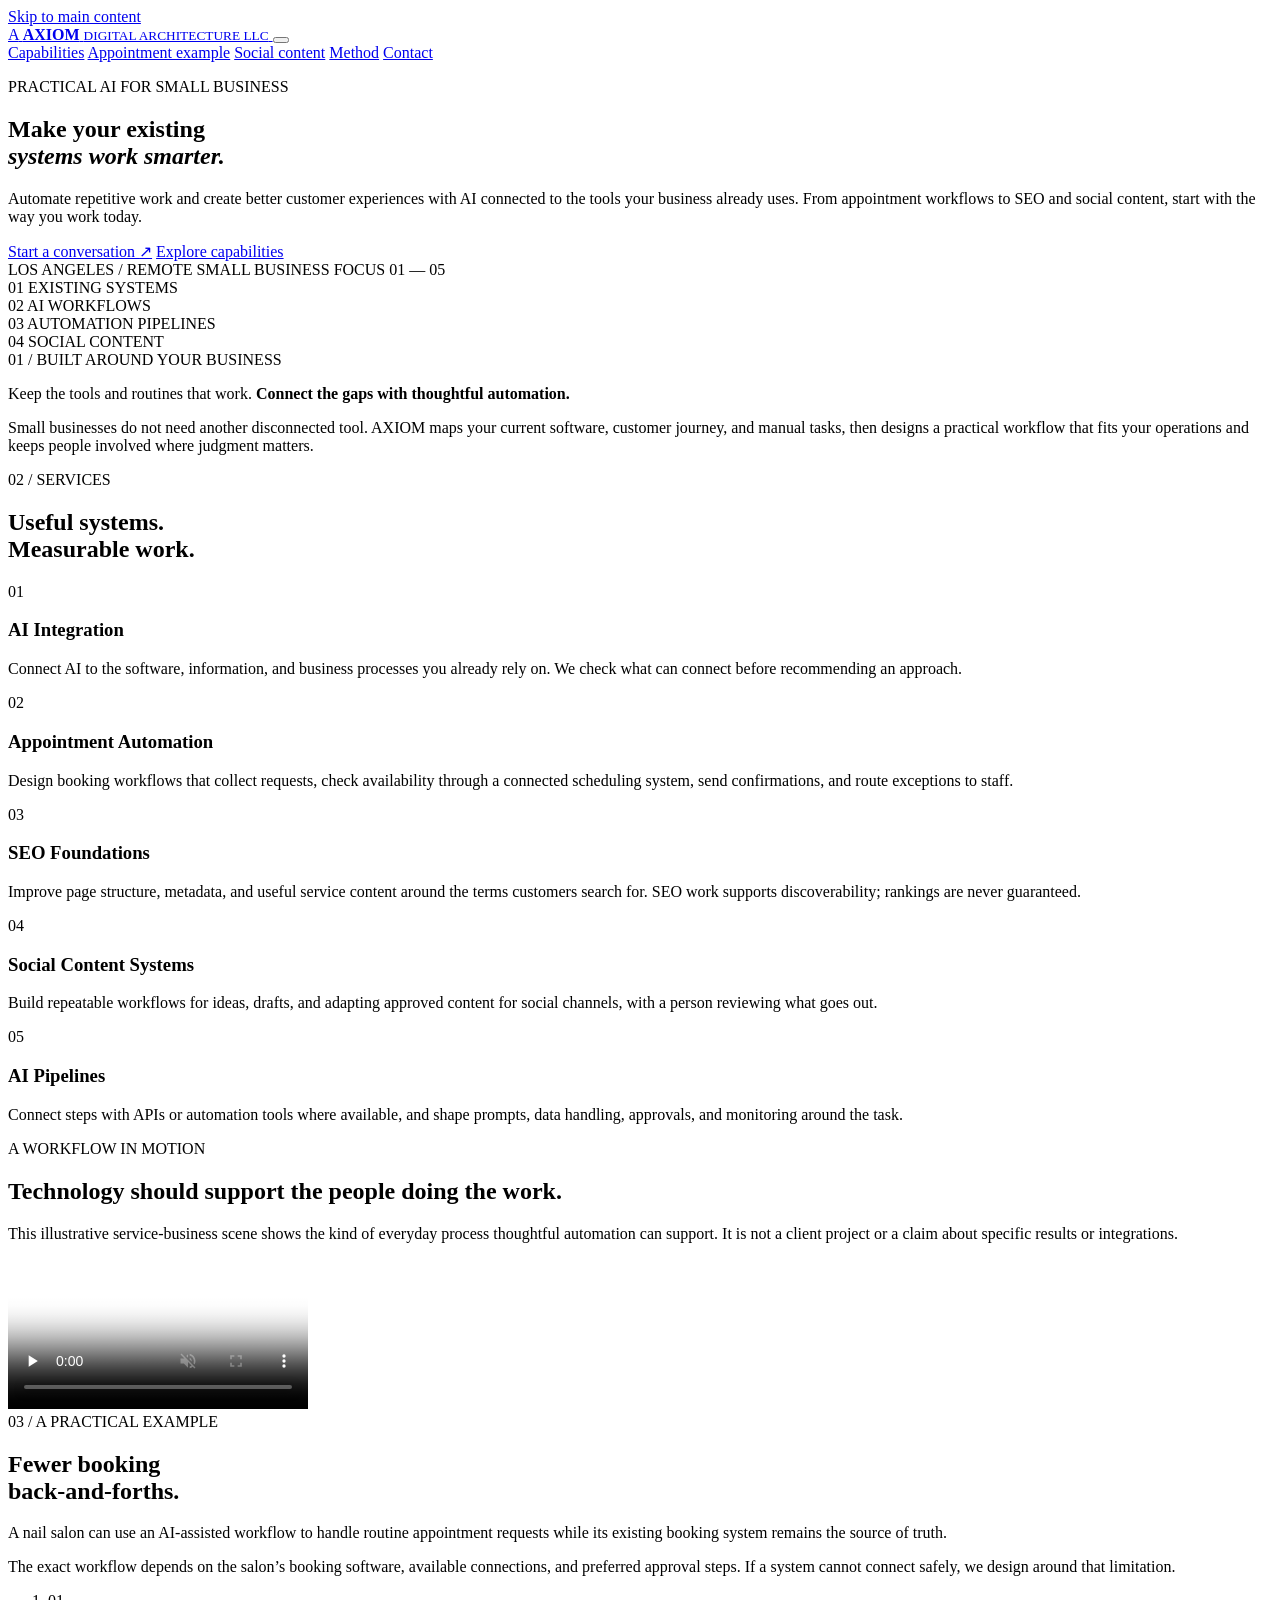
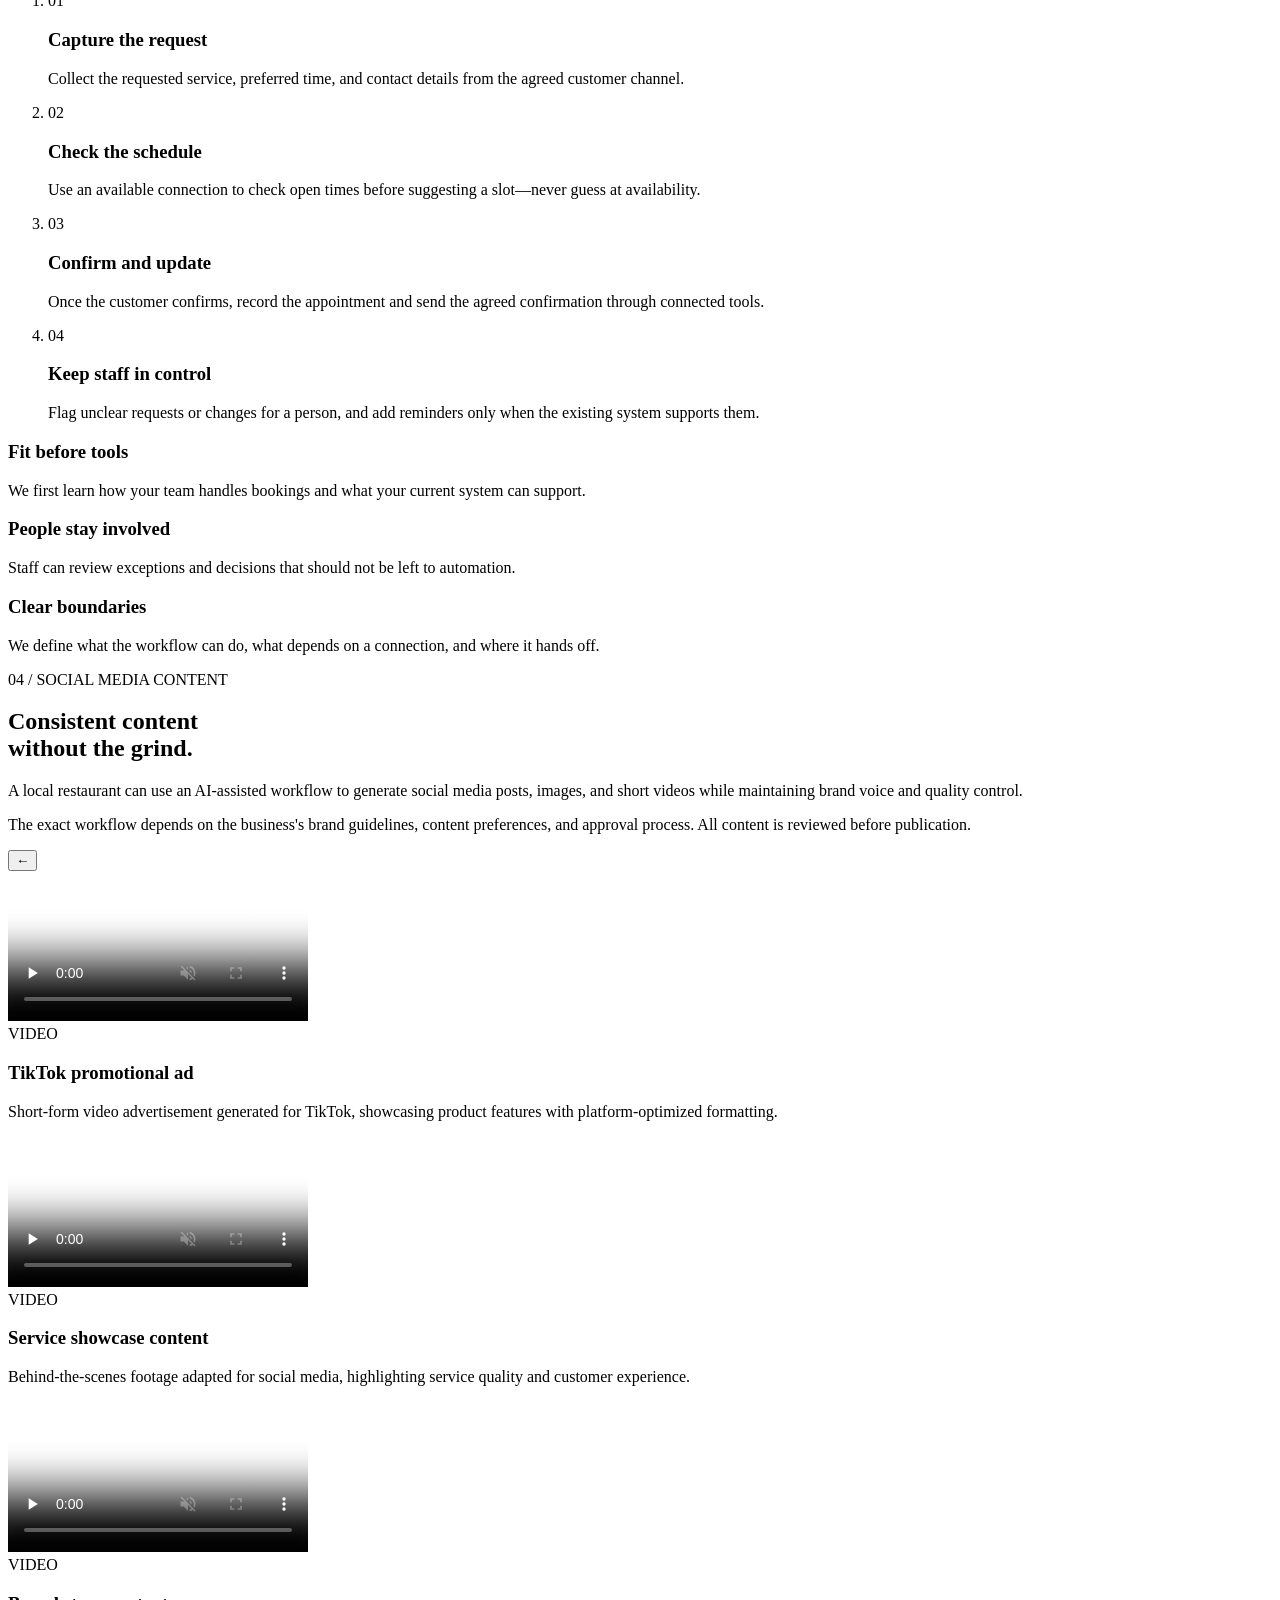
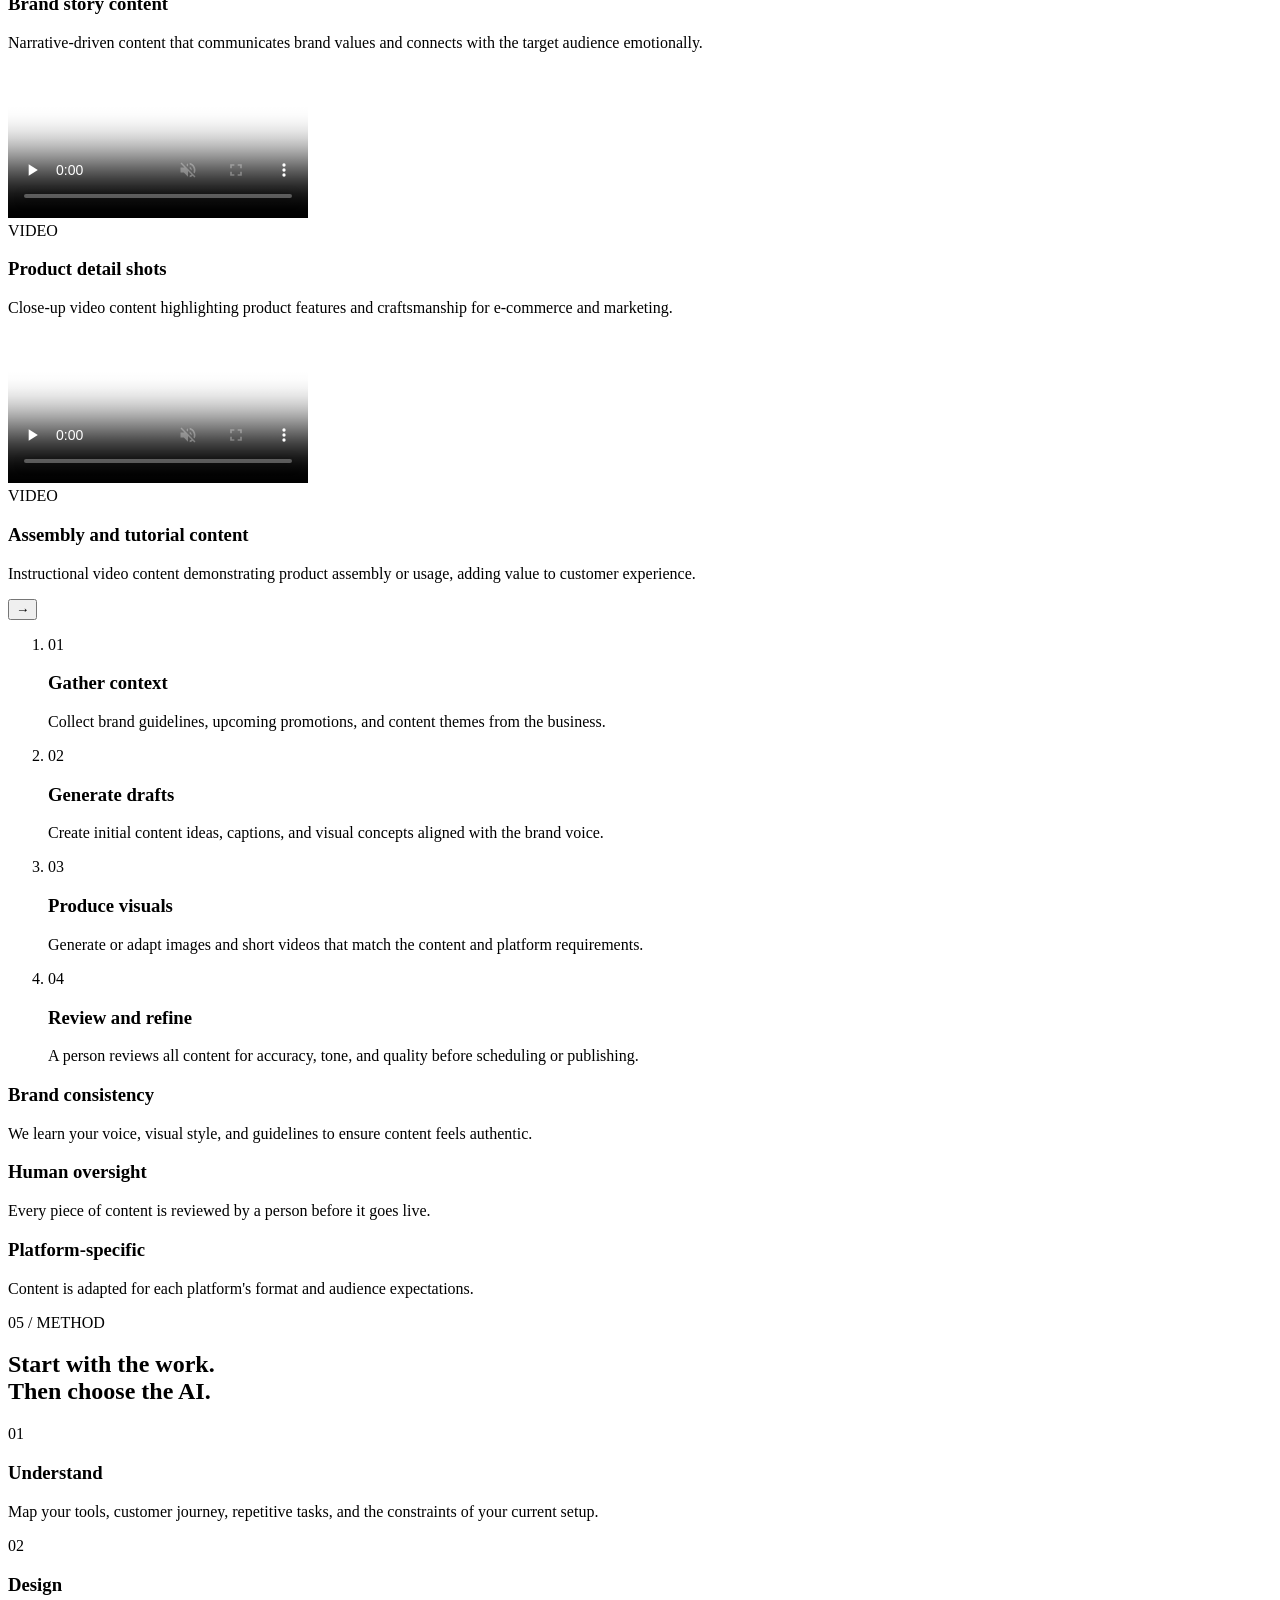
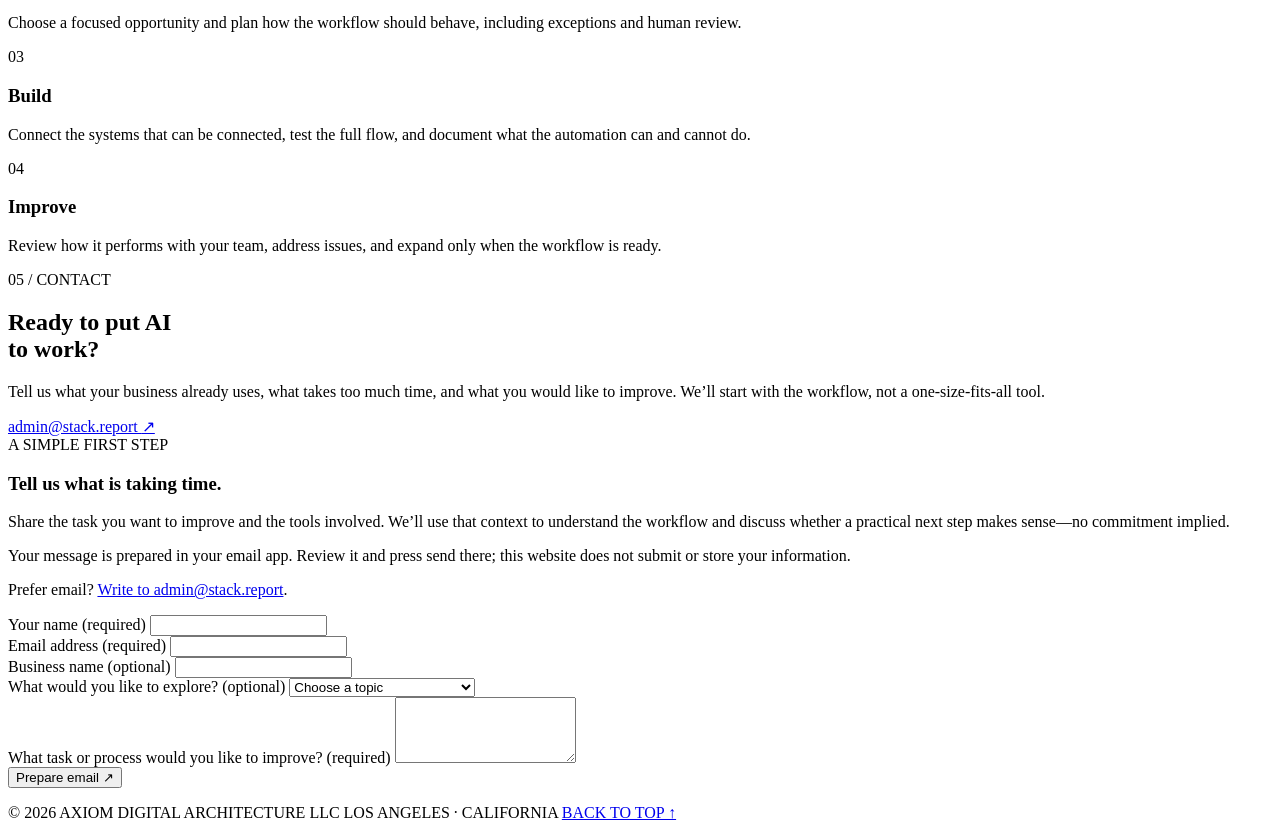
==== index.html @ 922cdeed "Create index.html" ====
<!doctype html>
<html lang="en">
<head>
  <meta charset="utf-8">
  <meta name="viewport" content="width=device-width, initial-scale=1">
  <meta name="description" content="AXIOM helps small businesses automate everyday work by connecting AI to existing tools, from appointment workflows to SEO and social content.">
  <meta name="theme-color" content="#02111c">
  <link rel="canonical" href="https://epc310tech.github.io/axiom_digital_architecture/">
  <meta property="og:type" content="website">
  <meta property="og:url" content="https://epc310tech.github.io/axiom_digital_architecture/">
  <meta property="og:site_name" content="AXIOM Digital Architecture">
  <meta property="og:locale" content="en_US">
  <meta property="og:title" content="AI Integration &amp; Automation for Small Businesses | AXIOM">
  <meta property="og:description" content="Connect AI to the tools your business already uses for appointment automation, SEO, social content, and custom workflows.">
  <meta property="og:image" content="https://epc310tech.github.io/axiom_digital_architecture/assets/axiom-hero-poster.jpg">
  <meta property="og:image:width" content="1280">
  <meta property="og:image:height" content="720">
  <meta property="og:image:alt" content="Illustrative small-business service counter scene">
  <meta name="twitter:card" content="summary_large_image">
  <meta name="twitter:title" content="AI Integration &amp; Automation for Small Businesses | AXIOM">
  <meta name="twitter:description" content="Practical AI integration, appointment automation, SEO, and social content systems built around the tools small businesses already use.">
  <meta name="twitter:image" content="https://epc310tech.github.io/axiom_digital_architecture/assets/axiom-hero-poster.jpg">
  <title>AI Integration &amp; Automation for Small Businesses | AXIOM</title>
  <link rel="icon" href="assets/axiom-mark.svg" type="image/svg+xml">
  <script type="application/ld+json">
    {
      "@context": "https://schema.org",
      "@type": "Organization",
      "name": "AXIOM Digital Architecture LLC",
      "email": "admin@stack.report",
      "description": "AI integration, workflow automation, SEO, and social content systems for small businesses."
    }
  </script>
  <link rel="preconnect" href="https://fonts.googleapis.com">
  <link rel="preconnect" href="https://fonts.gstatic.com" crossorigin>
  <link href="https://fonts.googleapis.com/css2?family=Inter:wght@400;500;600;700;800&family=Space+Grotesk:wght@500;600;700&display=swap" rel="stylesheet">
  <link rel="stylesheet" href="style.css">
</head>
<body>
  <a class="skip-link" href="#main-content">Skip to main content</a>
  <div class="site-shell">
    <header class="nav">
      <a class="brand" href="#top" aria-label="AXIOM home">
        <span class="brand-mark">A</span>
        <span>
          <strong>AXIOM</strong>
          <small>DIGITAL ARCHITECTURE LLC</small>
        </span>
      </a>

      <button class="menu-toggle" type="button" aria-label="Toggle navigation" aria-controls="main-navigation" aria-expanded="false">
        <span></span><span></span>
      </button>

      <nav id="main-navigation" class="nav-links" aria-label="Main navigation">
        <a href="#capabilities">Capabilities</a>
        <a href="#appointments">Appointment example</a>
        <a href="#social-content">Social content</a>
        <a href="#method">Method</a>
        <a href="#contact">Contact</a>
      </nav>
    </header>

    <main id="top">
      <section id="main-content" class="hero">
        <div class="hero-grid"></div>
        <div class="hero-content">
          <p class="eyebrow"><span></span> PRACTICAL AI FOR SMALL BUSINESS</p>
          <h1>Make your existing<br><em>systems work smarter.</em></h1>
          <p class="hero-copy">
            Automate repetitive work and create better customer experiences with AI
            connected to the tools your business already uses. From appointment
            workflows to SEO and social content, start with the way you work today.
          </p>
          <div class="hero-actions">
            <a class="button button-primary" href="#contact">Start a conversation <span>↗</span></a>
            <a class="button button-ghost" href="#capabilities">Explore capabilities</a>
          </div>
        </div>
        <div class="hero-meta">
          <span>LOS ANGELES / REMOTE</span>
          <span>SMALL BUSINESS FOCUS</span>
          <span>01 — 05</span>
        </div>
      </section>

      <section class="service-strip">
        <div><span>01</span> EXISTING SYSTEMS</div>
        <div><span>02</span> AI WORKFLOWS</div>
        <div><span>03</span> AUTOMATION PIPELINES</div>
        <div><span>04</span> SOCIAL CONTENT</div>
      </section>

      <section class="statement">
        <div class="section-label">01 / BUILT AROUND YOUR BUSINESS</div>
        <div class="statement-copy">
          <p class="large-copy">
            Keep the tools and routines that work.
            <strong>Connect the gaps with thoughtful automation.</strong>
          </p>
          <p class="muted">
            Small businesses do not need another disconnected tool. AXIOM maps your
            current software, customer journey, and manual tasks, then designs a
            practical workflow that fits your operations and keeps people involved
            where judgment matters.
          </p>
        </div>
      </section>

      <section id="capabilities" class="capabilities section">
        <div class="section-heading">
          <div class="section-label">02 / SERVICES</div>
          <h2>Useful systems.<br><span>Measurable work.</span></h2>
        </div>

        <div class="capability-grid">
          <article class="capability-card">
            <span class="number">01</span>
            <h3>AI Integration</h3>
            <p>Connect AI to the software, information, and business processes you already rely on. We check what can connect before recommending an approach.</p>
            <span class="card-line"></span>
          </article>
          <article class="capability-card">
            <span class="number">02</span>
            <h3>Appointment Automation</h3>
            <p>Design booking workflows that collect requests, check availability through a connected scheduling system, send confirmations, and route exceptions to staff.</p>
            <span class="card-line"></span>
          </article>
          <article class="capability-card">
            <span class="number">03</span>
            <h3>SEO Foundations</h3>
            <p>Improve page structure, metadata, and useful service content around the terms customers search for. SEO work supports discoverability; rankings are never guaranteed.</p>
            <span class="card-line"></span>
          </article>
          <article class="capability-card">
            <span class="number">04</span>
            <h3>Social Content Systems</h3>
            <p>Build repeatable workflows for ideas, drafts, and adapting approved content for social channels, with a person reviewing what goes out.</p>
            <span class="card-line"></span>
          </article>
          <article class="capability-card">
            <span class="number">05</span>
            <h3>AI Pipelines</h3>
            <p>Connect steps with APIs or automation tools where available, and shape prompts, data handling, approvals, and monitoring around the task.</p>
            <span class="card-line"></span>
          </article>
        </div>
      </section>

      <section class="workflow-video-section section" aria-labelledby="workflow-video-heading">
        <div class="workflow-video-layout">
          <div class="workflow-video-copy">
            <div class="section-label">A WORKFLOW IN MOTION</div>
            <h2 id="workflow-video-heading">Technology should support the people doing the work.</h2>
            <p>This illustrative service-business scene shows the kind of everyday process thoughtful automation can support. It is not a client project or a claim about specific results or integrations.</p>
          </div>
          <div class="workflow-video-frame">
            <video controls muted playsinline preload="none" poster="assets/axiom-hero-poster.jpg" aria-label="Illustrative service-business workflow scene">
              <source src="assets/axiom-hero.mp4" type="video/mp4">
              Your browser does not support this video. The workflow example is illustrative, not a client result.
            </video>
          </div>
        </div>
      </section>

      <section id="appointments" class="appointments section">
        <div class="section-label">03 / A PRACTICAL EXAMPLE</div>
        <div class="appointment-layout">
          <div class="appointment-intro">
            <h2>Fewer booking<br><span>back-and-forths.</span></h2>
            <p>A nail salon can use an AI-assisted workflow to handle routine appointment requests while its existing booking system remains the source of truth.</p>
            <p class="appointment-note">The exact workflow depends on the salon’s booking software, available connections, and preferred approval steps. If a system cannot connect safely, we design around that limitation.</p>
          </div>
          <ol class="appointment-steps">
            <li><span>01</span><div><h3>Capture the request</h3><p>Collect the requested service, preferred time, and contact details from the agreed customer channel.</p></div></li>
            <li><span>02</span><div><h3>Check the schedule</h3><p>Use an available connection to check open times before suggesting a slot—never guess at availability.</p></div></li>
            <li><span>03</span><div><h3>Confirm and update</h3><p>Once the customer confirms, record the appointment and send the agreed confirmation through connected tools.</p></div></li>
            <li><span>04</span><div><h3>Keep staff in control</h3><p>Flag unclear requests or changes for a person, and add reminders only when the existing system supports them.</p></div></li>
          </ol>
        </div>
        <div class="trust-notes" aria-label="How AXIOM approaches implementation">
          <article><h3>Fit before tools</h3><p>We first learn how your team handles bookings and what your current system can support.</p></article>
          <article><h3>People stay involved</h3><p>Staff can review exceptions and decisions that should not be left to automation.</p></article>
          <article><h3>Clear boundaries</h3><p>We define what the workflow can do, what depends on a connection, and where it hands off.</p></article>
        </div>
      </section>

      <section id="social-content" class="social-content section">
        <div class="section-label">04 / SOCIAL MEDIA CONTENT</div>
        <div class="social-content-layout">
          <div class="social-content-intro">
            <h2>Consistent content<br><span>without the grind.</span></h2>
            <p>A local restaurant can use an AI-assisted workflow to generate social media posts, images, and short videos while maintaining brand voice and quality control.</p>
            <p class="social-content-note">The exact workflow depends on the business's brand guidelines, content preferences, and approval process. All content is reviewed before publication.</p>
          </div>
          <div class="social-content-carousel">
            <button class="carousel-nav carousel-prev" type="button" aria-label="Previous slide">←</button>
            <div class="carousel-track">
              <div class="social-content-item carousel-slide" data-index="0">
                <div class="social-content-media">
                  <video controls muted playsinline preload="none" poster="assets/tiktok-ad-poster.jpg" aria-label="TikTok ad example">
                    <source src="assets/tiktok-ad.mp4" type="video/mp4">
                    Your browser does not support this video.
                  </video>
                </div>
                <div class="social-content-caption">
                  <span class="content-type">VIDEO</span>
                  <h3>TikTok promotional ad</h3>
                  <p>Short-form video advertisement generated for TikTok, showcasing product features with platform-optimized formatting.</p>
                </div>
              </div>
              <div class="social-content-item carousel-slide" data-index="1">
                <div class="social-content-media">
                  <video controls muted playsinline preload="none" poster="assets/bellacures-1-poster.jpg" aria-label="Bella Cures content example">
                    <source src="assets/bellacures-1.mp4" type="video/mp4">
                    Your browser does not support this video.
                  </video>
                </div>
                <div class="social-content-caption">
                  <span class="content-type">VIDEO</span>
                  <h3>Service showcase content</h3>
                  <p>Behind-the-scenes footage adapted for social media, highlighting service quality and customer experience.</p>
                </div>
              </div>
              <div class="social-content-item carousel-slide" data-index="2">
                <div class="social-content-media">
                  <video controls muted playsinline preload="none" poster="assets/bellacures-2-poster.jpg" aria-label="Bella Cures promotional content">
                    <source src="assets/bellacures-2.mp4" type="video/mp4">
                    Your browser does not support this video.
                  </video>
                </div>
                <div class="social-content-caption">
                  <span class="content-type">VIDEO</span>
                  <h3>Brand story content</h3>
                  <p>Narrative-driven content that communicates brand values and connects with the target audience emotionally.</p>
                </div>
              </div>
              <div class="social-content-item carousel-slide" data-index="3">
                <div class="social-content-media">
                  <video controls muted playsinline preload="none" poster="assets/sky-dome-detail-poster.jpg" aria-label="Sky dome product detail">
                    <source src="assets/sky-dome-detail.mp4" type="video/mp4">
                    Your browser does not support this video.
                  </video>
                </div>
                <div class="social-content-caption">
                  <span class="content-type">VIDEO</span>
                  <h3>Product detail shots</h3>
                  <p>Close-up video content highlighting product features and craftsmanship for e-commerce and marketing.</p>
                </div>
              </div>
              <div class="social-content-item carousel-slide" data-index="4">
                <div class="social-content-media">
                  <video controls muted playsinline preload="none" poster="assets/sky-pro-assembly-poster.jpg" aria-label="Sky Pro assembly demonstration">
                    <source src="assets/sky-pro-assembly.mp4" type="video/mp4">
                    Your browser does not support this video.
                  </video>
                </div>
                <div class="social-content-caption">
                  <span class="content-type">VIDEO</span>
                  <h3>Assembly and tutorial content</h3>
                  <p>Instructional video content demonstrating product assembly or usage, adding value to customer experience.</p>
                </div>
              </div>
            </div>
            <button class="carousel-nav carousel-next" type="button" aria-label="Next slide">→</button>
            <div class="carousel-dots" aria-label="Carousel navigation"></div>
          </div>
        </div>
        <ol class="social-content-steps">
          <li><span>01</span><div><h3>Gather context</h3><p>Collect brand guidelines, upcoming promotions, and content themes from the business.</p></div></li>
          <li><span>02</span><div><h3>Generate drafts</h3><p>Create initial content ideas, captions, and visual concepts aligned with the brand voice.</p></div></li>
          <li><span>03</span><div><h3>Produce visuals</h3><p>Generate or adapt images and short videos that match the content and platform requirements.</p></div></li>
          <li><span>04</span><div><h3>Review and refine</h3><p>A person reviews all content for accuracy, tone, and quality before scheduling or publishing.</p></div></li>
        </ol>
        <div class="trust-notes" aria-label="How AXIOM approaches social content">
          <article><h3>Brand consistency</h3><p>We learn your voice, visual style, and guidelines to ensure content feels authentic.</p></article>
          <article><h3>Human oversight</h3><p>Every piece of content is reviewed by a person before it goes live.</p></article>
          <article><h3>Platform-specific</h3><p>Content is adapted for each platform's format and audience expectations.</p></article>
        </div>
      </section>

      <section id="method" class="method section">
        <div class="section-label">05 / METHOD</div>
        <div class="method-layout">
          <h2>Start with the work.<br><span>Then choose the AI.</span></h2>
          <div class="method-list">
            <div class="method-item">
              <span>01</span>
              <div><h3>Understand</h3><p>Map your tools, customer journey, repetitive tasks, and the constraints of your current setup.</p></div>
            </div>
            <div class="method-item">
              <span>02</span>
              <div><h3>Design</h3><p>Choose a focused opportunity and plan how the workflow should behave, including exceptions and human review.</p></div>
            </div>
            <div class="method-item">
              <span>03</span>
              <div><h3>Build</h3><p>Connect the systems that can be connected, test the full flow, and document what the automation can and cannot do.</p></div>
            </div>
            <div class="method-item">
              <span>04</span>
              <div><h3>Improve</h3><p>Review how it performs with your team, address issues, and expand only when the workflow is ready.</p></div>
            </div>
          </div>
        </div>
      </section>

      <section id="contact" class="contact section">
        <div class="contact-panel">
          <div>
            <div class="section-label">05 / CONTACT</div>
            <h2>Ready to put AI<br>to work?</h2>
          </div>
          <div class="contact-right">
            <p>Tell us what your business already uses, what takes too much time, and what you would like to improve. We’ll start with the workflow, not a one-size-fits-all tool.</p>
            <a class="contact-link" href="mailto:admin@stack.report?subject=Small%20business%20AI%20workflow">
              admin@stack.report <span>↗</span>
            </a>
          </div>
        </div>
        <div class="inquiry-layout">
          <div class="inquiry-intro">
            <div class="section-label">A SIMPLE FIRST STEP</div>
            <h3>Tell us what is taking time.</h3>
            <p>Share the task you want to improve and the tools involved. We’ll use that context to understand the workflow and discuss whether a practical next step makes sense—no commitment implied.</p>
            <p class="inquiry-next">Your message is prepared in your email app. Review it and press send there; this website does not submit or store your information.</p>
            <p class="inquiry-fallback">Prefer email? <a href="mailto:admin@stack.report?subject=Small%20business%20AI%20workflow">Write to admin@stack.report</a>.</p>
          </div>
          <form id="inquiry-form" class="inquiry-form">
            <div class="form-field">
              <label for="inquiry-name">Your name <span>(required)</span></label>
              <input id="inquiry-name" name="name" autocomplete="name" maxlength="100" required>
            </div>
            <div class="form-field">
              <label for="inquiry-email">Email address <span>(required)</span></label>
              <input id="inquiry-email" name="email" type="email" autocomplete="email" maxlength="254" required>
            </div>
            <div class="form-field">
              <label for="inquiry-business">Business name <span>(optional)</span></label>
              <input id="inquiry-business" name="business" autocomplete="organization" maxlength="120">
            </div>
            <div class="form-field">
              <label for="inquiry-topic">What would you like to explore? <span>(optional)</span></label>
              <select id="inquiry-topic" name="topic">
                <option value="">Choose a topic</option>
                <option>Appointment workflow</option>
                <option>AI integration or automation</option>
                <option>SEO foundations</option>
                <option>Social content workflow</option>
                <option>Other workflow</option>
              </select>
            </div>
            <div class="form-field form-field-wide">
              <label for="inquiry-message">What task or process would you like to improve? <span>(required)</span></label>
              <textarea id="inquiry-message" name="message" rows="4" maxlength="1200" required></textarea>
            </div>
            <button class="button button-primary inquiry-submit" type="submit">Prepare email <span>↗</span></button>
            <p id="inquiry-status" class="inquiry-status" aria-live="polite"></p>
            <noscript><p class="inquiry-status">The form needs JavaScript to prepare an email. Use the direct email link in the left column instead.</p></noscript>
          </form>
        </div>
      </section>
    </main>

    <footer>
      <span>© 2026 AXIOM DIGITAL ARCHITECTURE LLC</span>
      <span>LOS ANGELES · CALIFORNIA</span>
      <a href="#top">BACK TO TOP ↑</a>
    </footer>
  </div>

  <script src="script.js" defer></script>
</body>
</html>
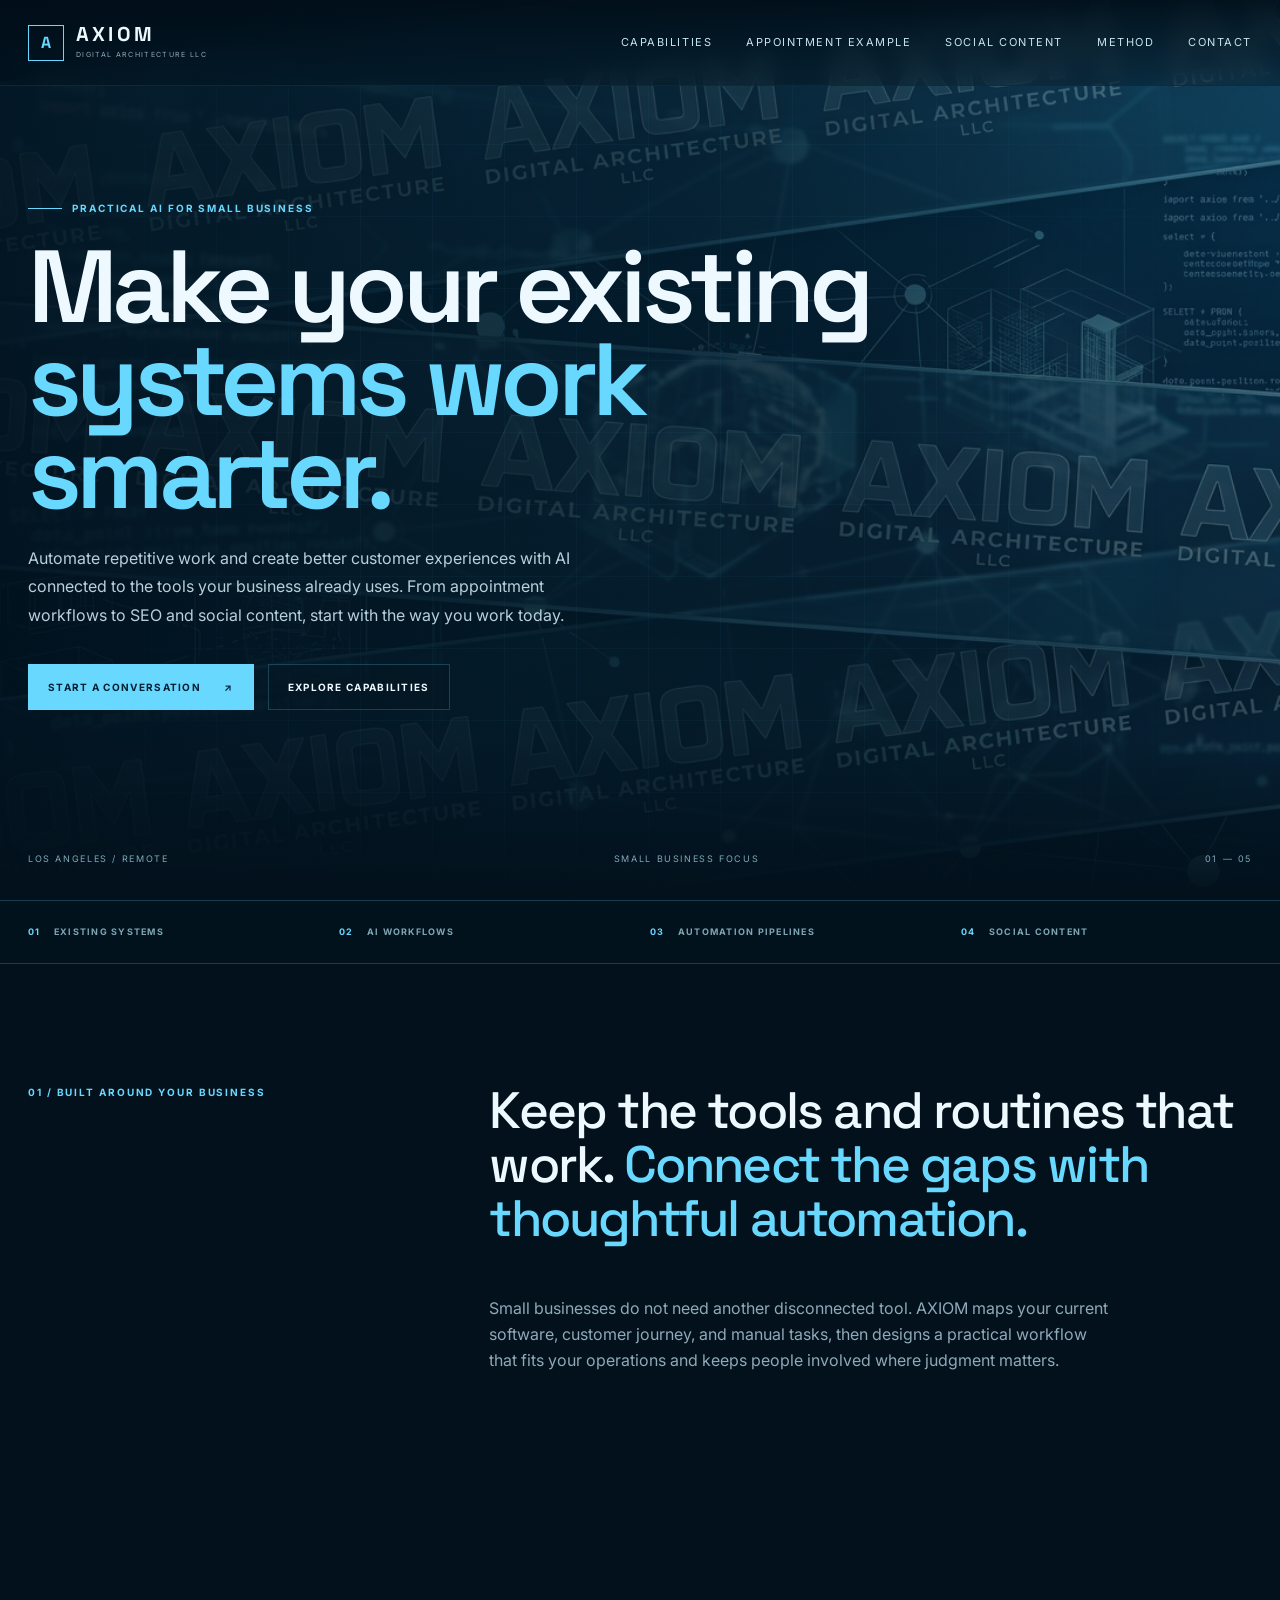
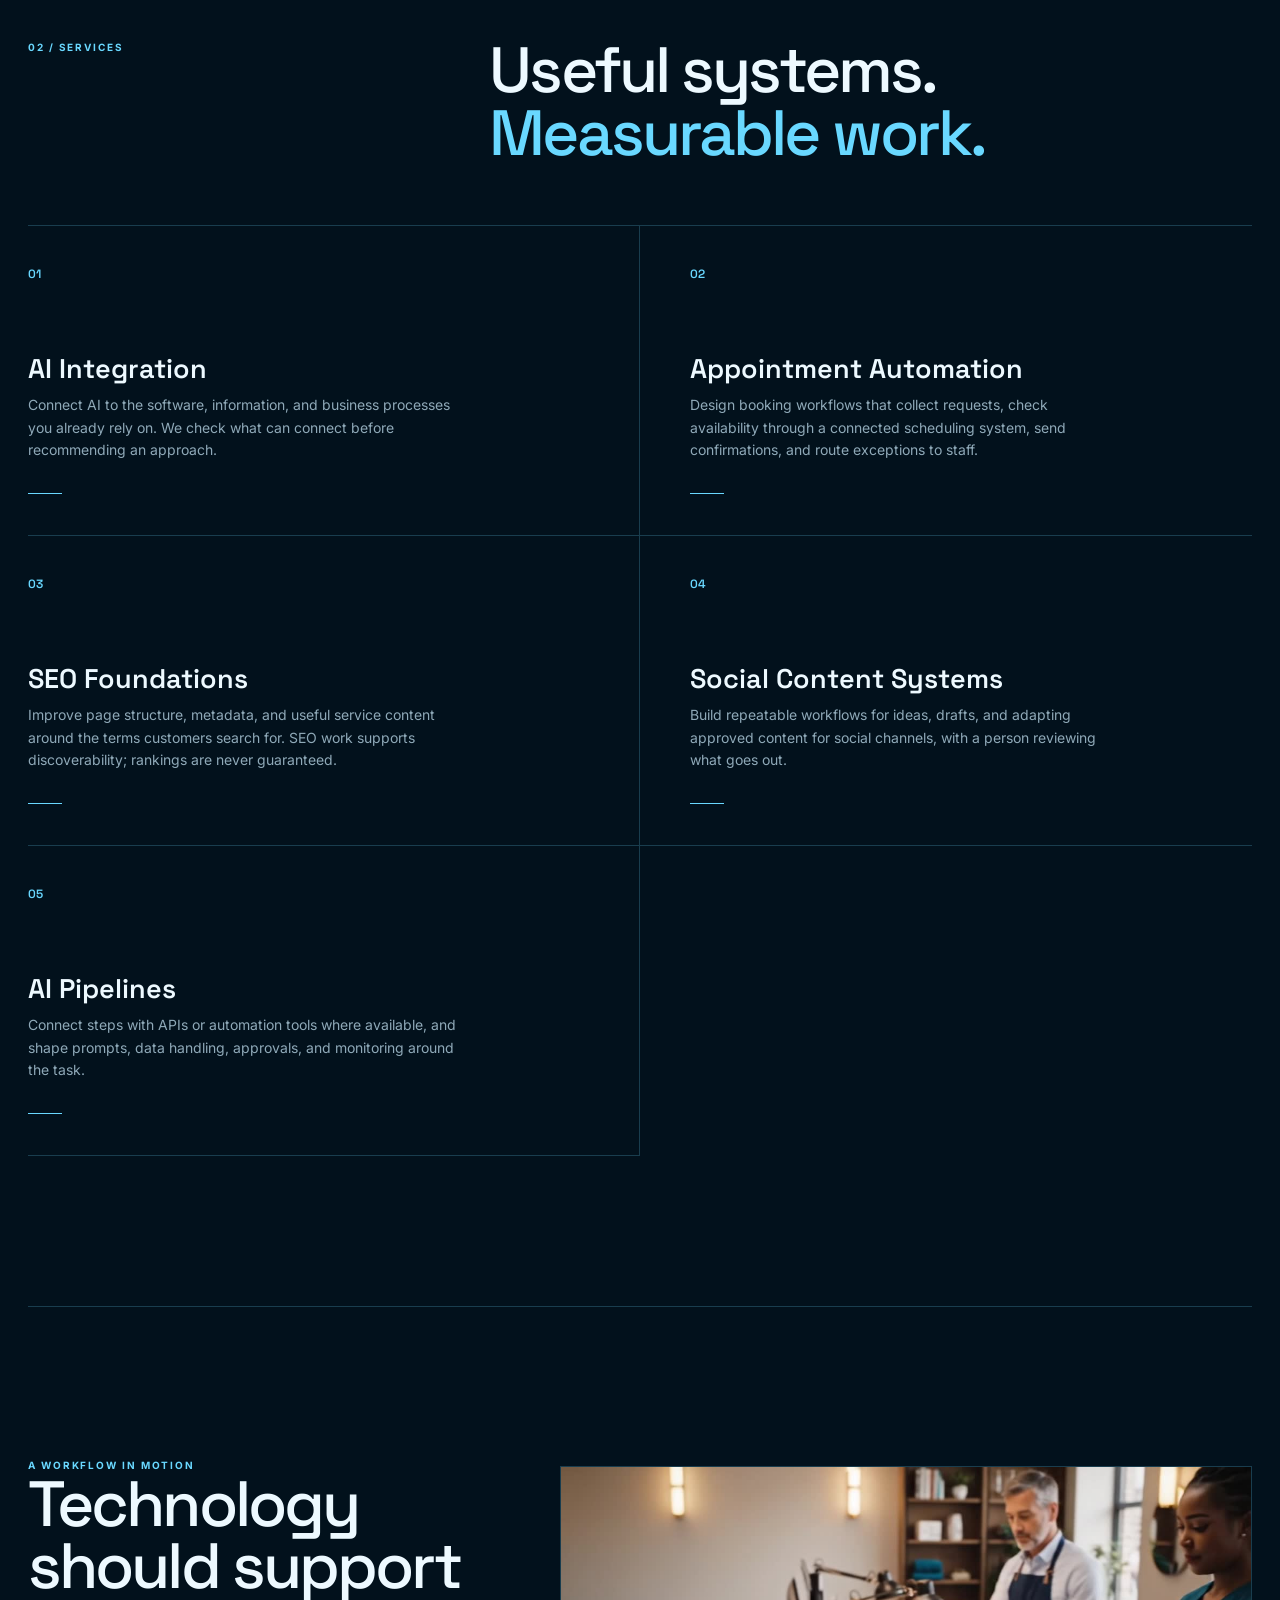
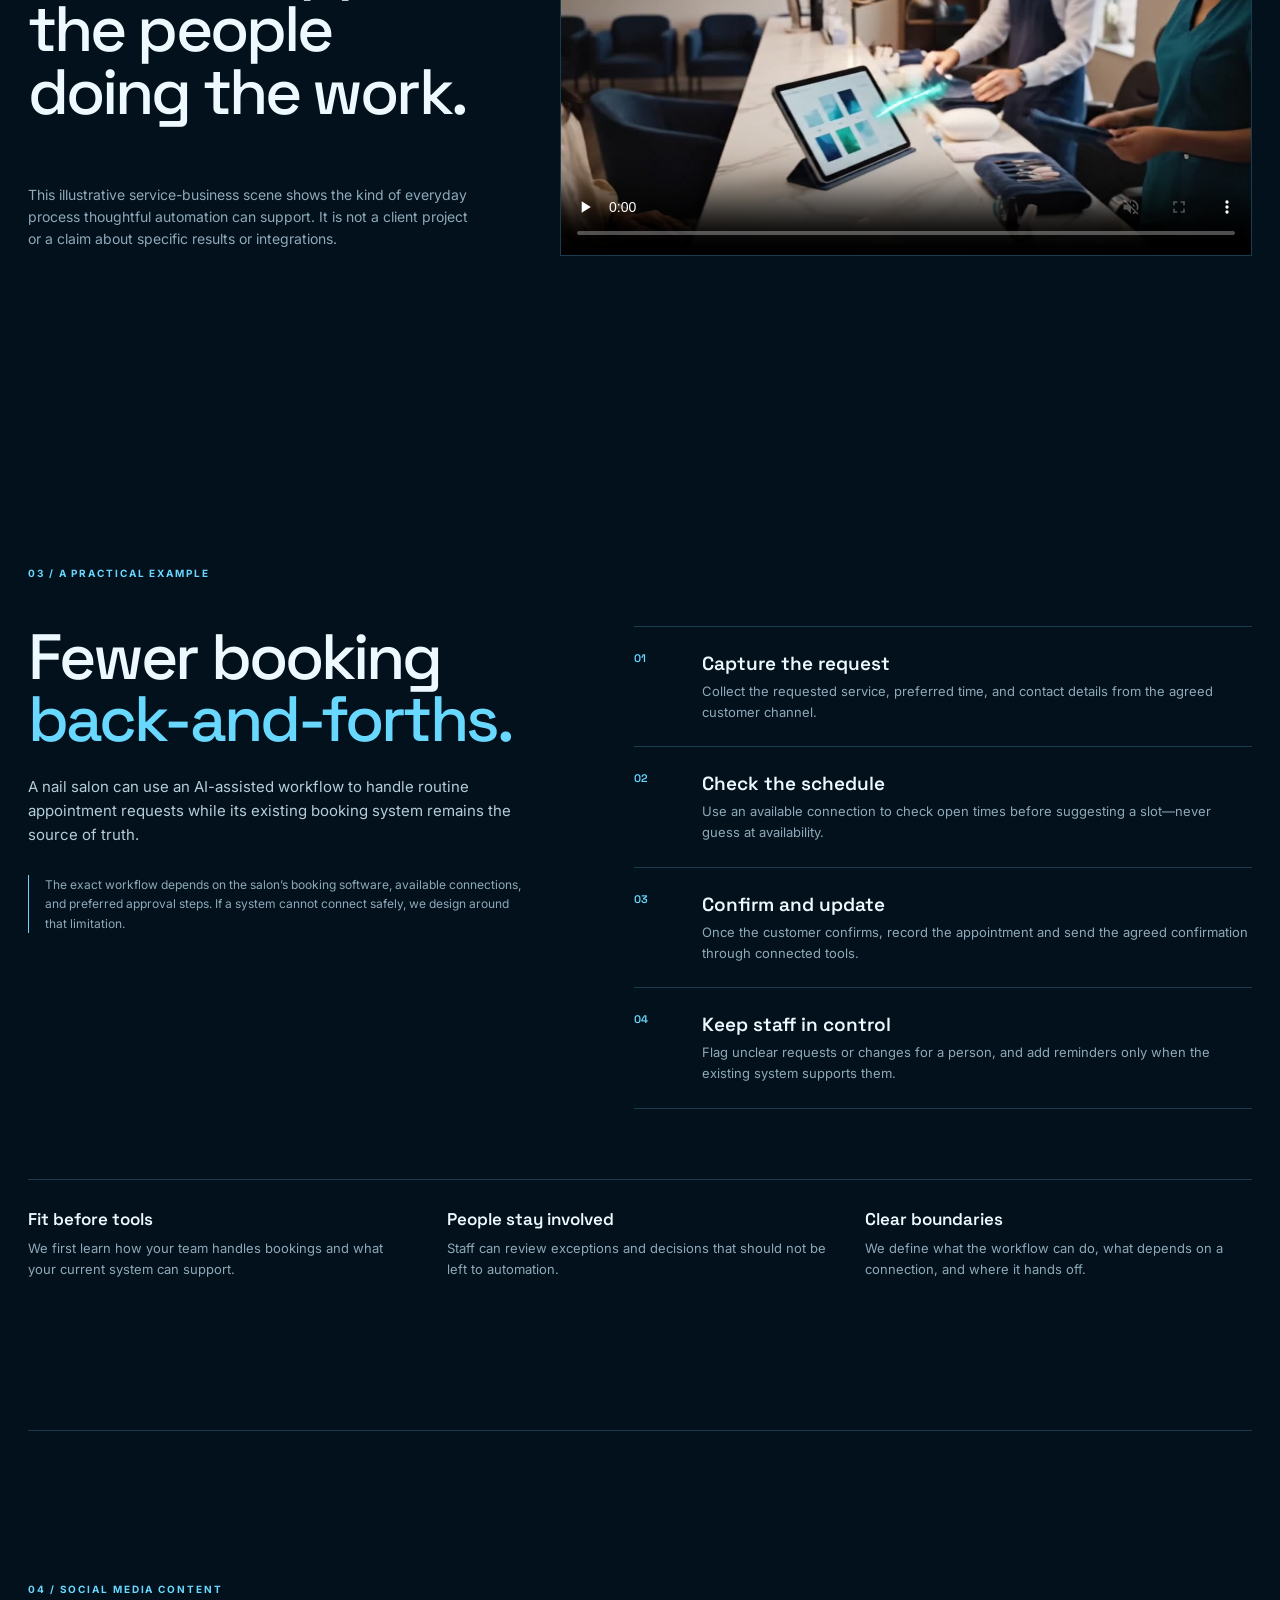
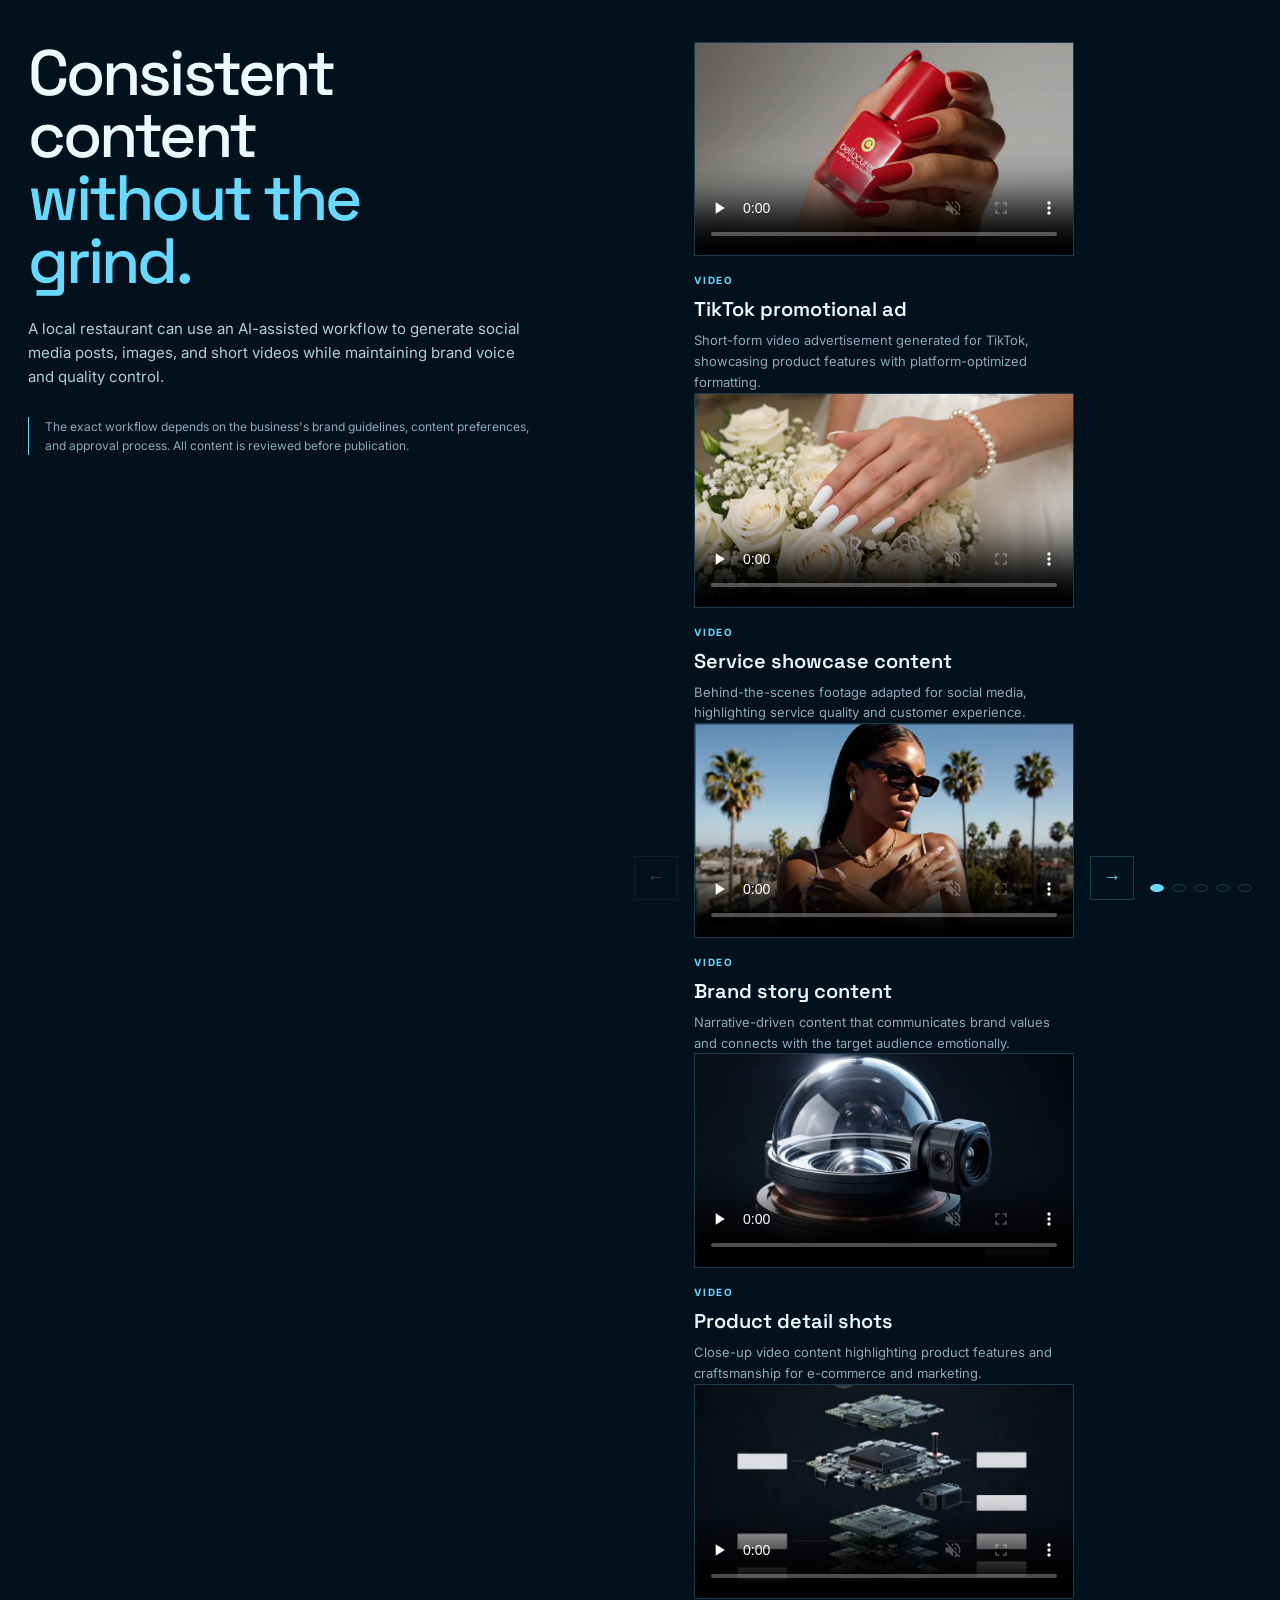
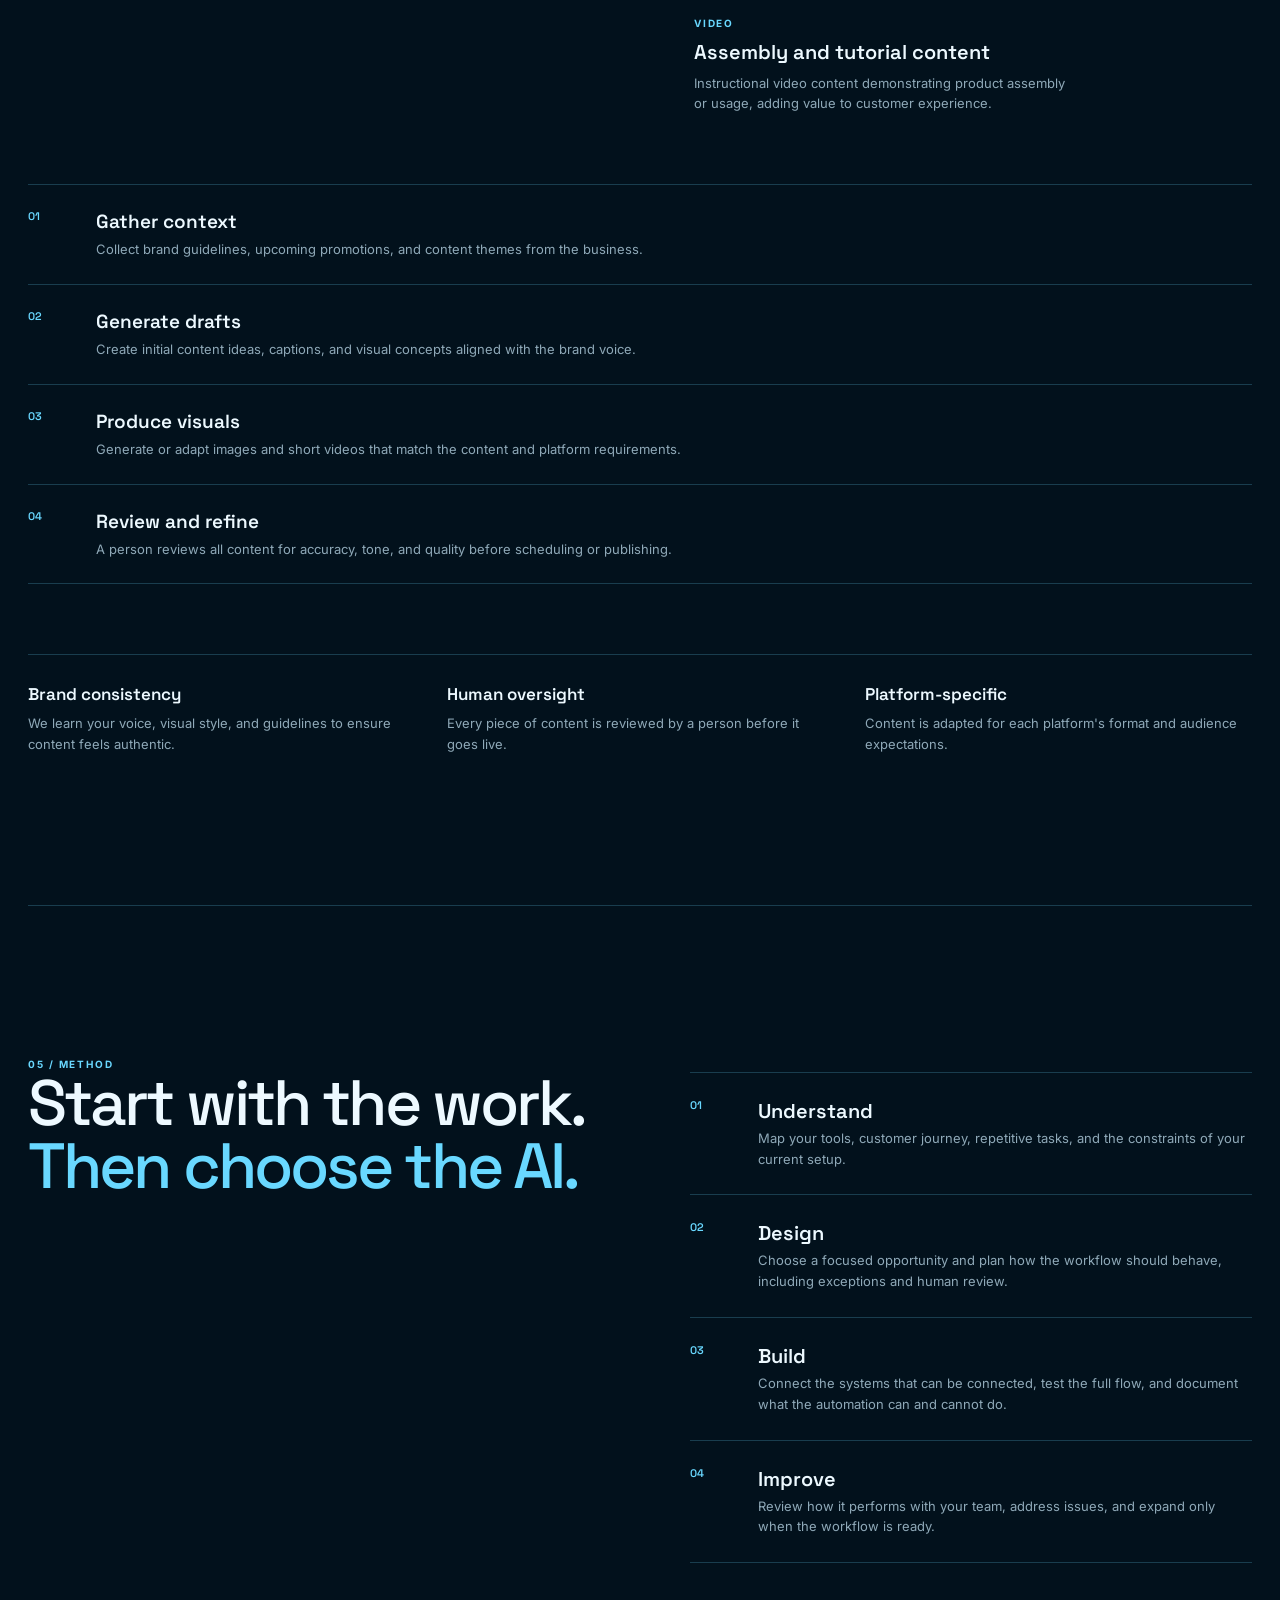
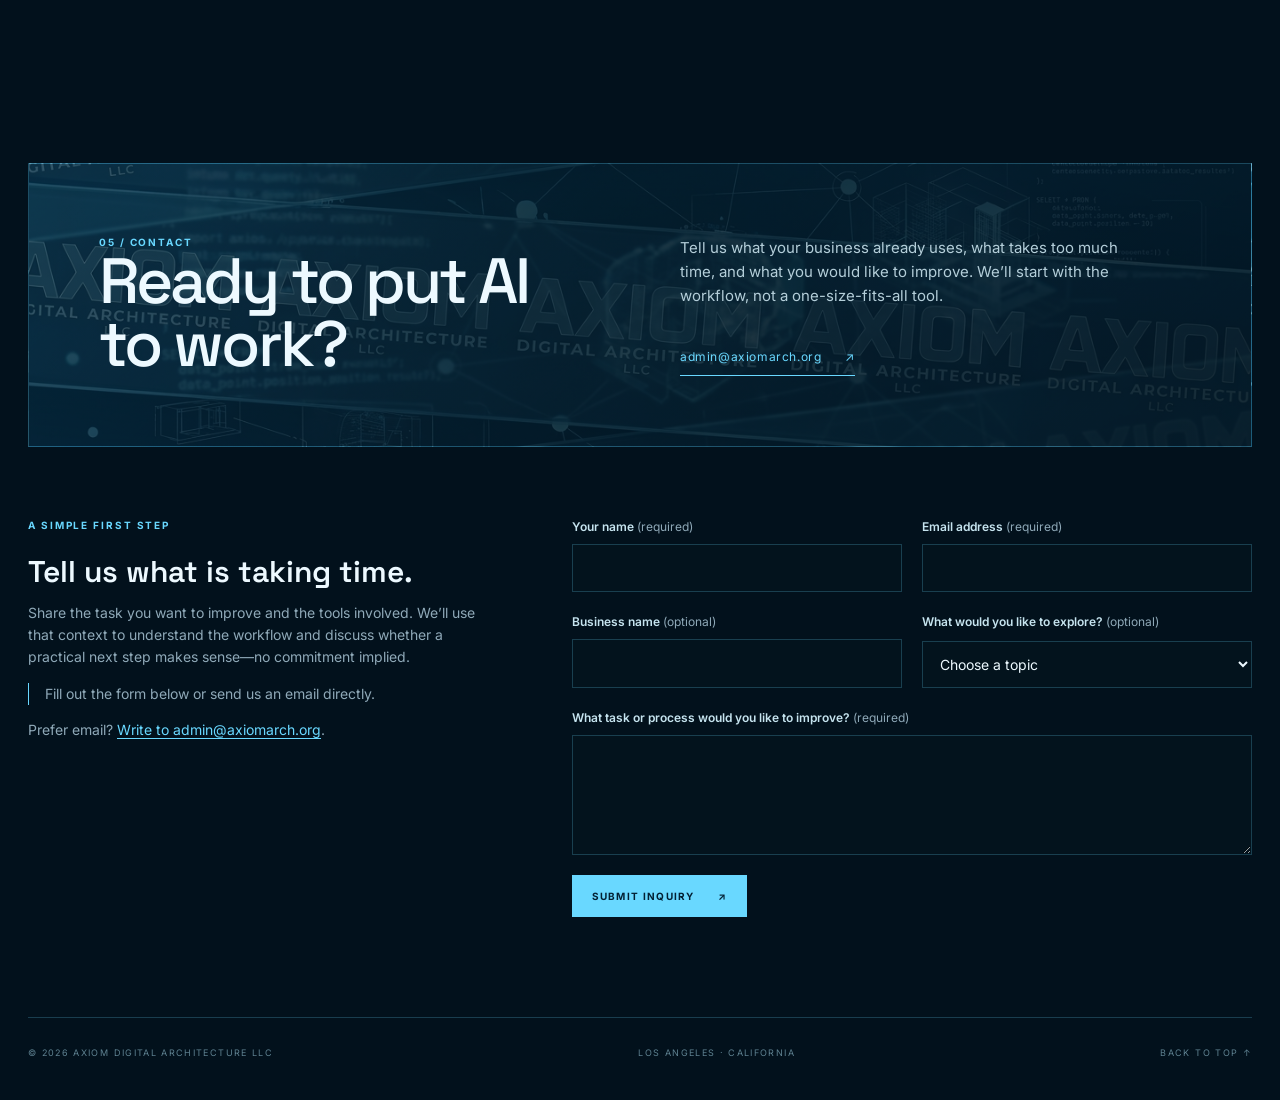
==== commit 6ee30d39: "Update index.html" ====
--- a/index.html
+++ b/index.html
@@ -303,62 +303,71 @@
           </div>
         </div>
       </section>
-
       <section id="contact" class="contact section">
-        <div class="contact-panel">
-          <div>
-            <div class="section-label">05 / CONTACT</div>
-            <h2>Ready to put AI<br>to work?</h2>
-          </div>
-          <div class="contact-right">
-            <p>Tell us what your business already uses, what takes too much time, and what you would like to improve. We’ll start with the workflow, not a one-size-fits-all tool.</p>
-            <a class="contact-link" href="mailto:admin@stack.report?subject=Small%20business%20AI%20workflow">
-              admin@stack.report <span>↗</span>
-            </a>
-          </div>
-        </div>
-        <div class="inquiry-layout">
-          <div class="inquiry-intro">
-            <div class="section-label">A SIMPLE FIRST STEP</div>
-            <h3>Tell us what is taking time.</h3>
-            <p>Share the task you want to improve and the tools involved. We’ll use that context to understand the workflow and discuss whether a practical next step makes sense—no commitment implied.</p>
-            <p class="inquiry-next">Your message is prepared in your email app. Review it and press send there; this website does not submit or store your information.</p>
-            <p class="inquiry-fallback">Prefer email? <a href="mailto:admin@stack.report?subject=Small%20business%20AI%20workflow">Write to admin@stack.report</a>.</p>
-          </div>
-          <form id="inquiry-form" class="inquiry-form">
-            <div class="form-field">
-              <label for="inquiry-name">Your name <span>(required)</span></label>
-              <input id="inquiry-name" name="name" autocomplete="name" maxlength="100" required>
-            </div>
-            <div class="form-field">
-              <label for="inquiry-email">Email address <span>(required)</span></label>
-              <input id="inquiry-email" name="email" type="email" autocomplete="email" maxlength="254" required>
-            </div>
-            <div class="form-field">
-              <label for="inquiry-business">Business name <span>(optional)</span></label>
-              <input id="inquiry-business" name="business" autocomplete="organization" maxlength="120">
-            </div>
-            <div class="form-field">
-              <label for="inquiry-topic">What would you like to explore? <span>(optional)</span></label>
-              <select id="inquiry-topic" name="topic">
-                <option value="">Choose a topic</option>
-                <option>Appointment workflow</option>
-                <option>AI integration or automation</option>
-                <option>SEO foundations</option>
-                <option>Social content workflow</option>
-                <option>Other workflow</option>
-              </select>
-            </div>
-            <div class="form-field form-field-wide">
-              <label for="inquiry-message">What task or process would you like to improve? <span>(required)</span></label>
-              <textarea id="inquiry-message" name="message" rows="4" maxlength="1200" required></textarea>
-            </div>
-            <button class="button button-primary inquiry-submit" type="submit">Prepare email <span>↗</span></button>
-            <p id="inquiry-status" class="inquiry-status" aria-live="polite"></p>
-            <noscript><p class="inquiry-status">The form needs JavaScript to prepare an email. Use the direct email link in the left column instead.</p></noscript>
-          </form>
-        </div>
-      </section>
+  <div class="contact-panel">
+    <div>
+      <div class="section-label">05 / CONTACT</div>
+      <h2>Ready to put AI <br> to work?</h2>
+    </div>
+    <div class="contact-right">
+      <p>Tell us what your business already uses, what takes too much time, and what you would like to improve. We’ll start with the workflow, not a one-size-fits-all tool.</p>
+      <a class="contact-link" href="mailto:admin@axiomarch.org?subject=Small%20business%20AI%20workflow">admin@axiomarch.org <span>↗</span></a>
+    </div>
+  </div>
+
+  <div class="inquiry-layout">
+    <div class="inquiry-intro">
+      <div class="section-label">A SIMPLE FIRST STEP</div>
+      <h3>Tell us what is taking time.</h3>
+      <p>Share the task you want to improve and the tools involved. We’ll use that context to understand the workflow and discuss whether a practical next step makes sense—no commitment implied.</p>
+      <p class="inquiry-next">Fill out the form below or send us an email directly.</p>
+      <p class="inquiry-fallback">Prefer email? <a href="mailto:admin@axiomarch.org?subject=Small%20business%20AI%20workflow">Write to admin@axiomarch.org</a>.</p>
+    </div>
+
+    <!-- Unified Web3Forms Inquiry Form -->
+    <form id="inquiry-form" class="inquiry-form" action="https://api.web3forms.com/submit" method="POST">
+      <!-- Web3Forms Config -->
+      <input type="hidden" name="access_key" value="b9770b31-3e89-4a5d-94ea-39bd3aac8660">
+      <input type="hidden" name="subject" value="New Inquiry from Axiom Digital Architecture">
+      <input type="hidden" name="from_name" value="Axiom Website Contact Form">
+
+      <div class="form-field">
+        <label for="inquiry-name">Your name <span>(required)</span></label>
+        <input id="inquiry-name" name="name" autocomplete="name" maxlength="100" required>
+      </div>
+
+      <div class="form-field">
+        <label for="inquiry-email">Email address <span>(required)</span></label>
+        <input id="inquiry-email" name="email" type="email" autocomplete="email" maxlength="254" required>
+      </div>
+
+      <div class="form-field">
+        <label for="inquiry-business">Business name <span>(optional)</span></label>
+        <input id="inquiry-business" name="business" autocomplete="organization" maxlength="120">
+      </div>
+
+      <div class="form-field">
+        <label for="inquiry-topic">What would you like to explore? <span>(optional)</span></label>
+        <select id="inquiry-topic" name="topic">
+          <option value="">Choose a topic</option>
+          <option>Appointment workflow</option>
+          <option>AI integration or automation</option>
+          <option>SEO foundations</option>
+          <option>Social content workflow</option>
+          <option>Other workflow</option>
+        </select>
+      </div>
+
+      <div class="form-field form-field-wide">
+        <label for="inquiry-message">What task or process would you like to improve? <span>(required)</span></label>
+        <textarea id="inquiry-message" name="message" rows="4" maxlength="1200" required></textarea>
+      </div>
+
+      <button class="button button-primary inquiry-submit" type="submit">Submit Inquiry <span>↗</span></button>
+      <p id="inquiry-status" class="inquiry-status" aria-live="polite"></p>
+    </form>
+  </div>
+</section>
     </main>
 
     <footer>
--- a/style.css
+++ b/style.css
@@ -0,0 +1,598 @@
+:root {
+  --bg: #031724;
+  --bg-deep: #02111c;
+  --cyan: #69d8ff;
+  --cyan-soft: #a7e7fa;
+  --white: #edf9ff;
+  --muted: #8fa9b8;
+  --line: rgba(105, 216, 255, .22);
+  --panel: rgba(3, 25, 39, .68);
+  --max: 1240px;
+}
+
+* { box-sizing: border-box; }
+html { scroll-behavior: smooth; }
+body {
+  margin: 0;
+  background: var(--bg-deep);
+  color: var(--white);
+  font-family: Inter, system-ui, sans-serif;
+  line-height: 1.6;
+}
+a { color: inherit; text-decoration: none; }
+.site-shell { overflow: hidden; }
+.skip-link {
+  position: fixed;
+  z-index: 30;
+  top: 12px;
+  left: 12px;
+  padding: 10px 14px;
+  transform: translateY(-160%);
+  background: var(--cyan);
+  color: #032033;
+  font-size: 12px;
+  font-weight: 700;
+}
+.skip-link:focus { transform: translateY(0); }
+:focus-visible { outline: 2px solid var(--cyan); outline-offset: 4px; }
+
+.nav {
+  position: fixed;
+  z-index: 20;
+  top: 0; left: 0; right: 0;
+  height: 86px;
+  padding: 0 max(28px, calc((100vw - var(--max)) / 2));
+  display: flex;
+  align-items: center;
+  justify-content: space-between;
+  background: linear-gradient(to bottom, rgba(1, 14, 24, .92), rgba(1, 14, 24, .35));
+  backdrop-filter: blur(10px);
+  border-bottom: 1px solid rgba(105,216,255,.12);
+}
+.brand { display: flex; align-items: center; gap: 12px; }
+.brand-mark {
+  width: 36px; height: 36px;
+  display: grid; place-items: center;
+  border: 1px solid var(--cyan);
+  font-family: "Space Grotesk", sans-serif;
+  font-weight: 700;
+  color: var(--cyan);
+}
+.brand strong {
+  display: block;
+  font: 700 20px/1 "Space Grotesk", sans-serif;
+  letter-spacing: .16em;
+}
+.brand small {
+  display: block;
+  margin-top: 5px;
+  font-size: 7px;
+  letter-spacing: .19em;
+  color: var(--muted);
+}
+.nav-links { display: flex; gap: 34px; }
+.nav-links a {
+  font-size: 11px;
+  letter-spacing: .14em;
+  text-transform: uppercase;
+  color: #c6e4ef;
+  transition: color .2s;
+}
+.nav-links a:hover { color: var(--cyan); }
+.menu-toggle { display: none; }
+
+.hero {
+  min-height: 100vh;
+  position: relative;
+  display: flex;
+  align-items: center;
+  background:
+    linear-gradient(90deg, rgba(1,17,29,.90) 0%, rgba(2,22,35,.67) 39%, rgba(2,21,34,.28) 100%),
+    linear-gradient(180deg, rgba(0,8,15,.18), rgba(0,8,15,.62)),
+    url("assets/axiom-background.png") center / cover no-repeat;
+}
+.hero::after {
+  content: "";
+  position: absolute;
+  inset: 0;
+  background: linear-gradient(0deg, var(--bg-deep) 0%, transparent 18%);
+  pointer-events: none;
+}
+.hero-grid {
+  position: absolute;
+  inset: 0;
+  background-image:
+    linear-gradient(rgba(105,216,255,.035) 1px, transparent 1px),
+    linear-gradient(90deg, rgba(105,216,255,.035) 1px, transparent 1px);
+  background-size: 72px 72px;
+  mask-image: linear-gradient(to right, transparent, black 30%, black 70%, transparent);
+}
+.hero-content {
+  position: relative;
+  z-index: 2;
+  width: min(var(--max), calc(100% - 56px));
+  margin: 100px auto 0;
+  padding-bottom: 90px;
+}
+.eyebrow, .section-label {
+  color: var(--cyan);
+  font-size: 10px;
+  font-weight: 700;
+  letter-spacing: .19em;
+  text-transform: uppercase;
+}
+.eyebrow { display: flex; align-items: center; gap: 10px; }
+.eyebrow span {
+  width: 34px; height: 1px; background: var(--cyan);
+}
+h1, h2, h3, p { margin-top: 0; }
+h1 {
+  max-width: 900px;
+  margin: 24px 0;
+  font: 600 clamp(58px, 8vw, 112px)/.91 "Space Grotesk", sans-serif;
+  letter-spacing: -.055em;
+}
+h1 em { color: var(--cyan); font-style: normal; }
+.hero-copy {
+  max-width: 560px;
+  color: #b8d0db;
+  font-size: 16px;
+  line-height: 1.8;
+}
+.hero-actions { display: flex; gap: 14px; margin-top: 34px; }
+.button {
+  padding: 14px 19px;
+  border: 1px solid var(--line);
+  font-size: 10px;
+  font-weight: 700;
+  letter-spacing: .13em;
+  text-transform: uppercase;
+}
+.button-primary {
+  background: var(--cyan);
+  color: #032033;
+  border-color: var(--cyan);
+}
+.button-primary span, .contact-link span { margin-left: 20px; }
+.button-ghost { background: rgba(3, 20, 31, .45); }
+.button:hover { transform: translateY(-1px); }
+.hero-meta {
+  position: absolute;
+  z-index: 3;
+  bottom: 34px;
+  left: max(28px, calc((100vw - var(--max)) / 2));
+  right: max(28px, calc((100vw - var(--max)) / 2));
+  display: flex;
+  justify-content: space-between;
+  color: #80a9b9;
+  font-size: 9px;
+  letter-spacing: .18em;
+}
+
+.section {
+  width: min(var(--max), calc(100% - 56px));
+  margin: auto;
+  padding: 150px 0;
+}
+.section[id] { scroll-margin-top: 100px; }
+.statement {
+  width: min(var(--max), calc(100% - 56px));
+  margin: auto;
+  padding: 120px 0 100px;
+  display: grid;
+  grid-template-columns: 1fr 2fr;
+  gap: 80px;
+}
+.statement-copy { max-width: 820px; }
+.large-copy {
+  font: 500 clamp(34px, 4vw, 58px)/1.05 "Space Grotesk", sans-serif;
+  letter-spacing: -.035em;
+}
+.large-copy strong { color: var(--cyan); font-weight: 500; }
+.muted { max-width: 620px; color: var(--muted); }
+
+.workflow-video-section { border-top: 1px solid var(--line); }
+.workflow-video-layout {
+  display: grid;
+  grid-template-columns: .8fr 1.2fr;
+  align-items: center;
+  gap: 70px;
+}
+.workflow-video-copy h2 {
+  margin: 22px 0;
+  font: 500 clamp(34px, 4vw, 54px)/1.02 "Space Grotesk", sans-serif;
+  letter-spacing: -.04em;
+}
+.workflow-video-copy p { max-width: 440px; color: var(--muted); font-size: 14px; }
+.workflow-video-frame {
+  overflow: hidden;
+  border: 1px solid var(--line);
+  background: var(--bg-deep);
+}
+.workflow-video-frame video {
+  display: block;
+  width: 100%;
+  aspect-ratio: 16 / 9;
+  object-fit: cover;
+  background: var(--bg-deep);
+}
+
+.section-heading { display: grid; grid-template-columns: 1fr 2fr; gap: 80px; }
+.section h2 {
+  margin: 0 0 60px;
+  font: 500 clamp(42px, 5vw, 72px)/.98 "Space Grotesk", sans-serif;
+  letter-spacing: -.045em;
+}
+.appointment-layout {
+  display: grid;
+  grid-template-columns: .9fr 1.1fr;
+  gap: 100px;
+  margin-top: 45px;
+}
+.appointment-intro h2 { margin: 0 0 24px; }
+.appointment-intro h2 span { color: var(--cyan); }
+.appointment-intro > p { color: #b4ced9; font-size: 15px; }
+.appointment-intro .appointment-note {
+  margin-top: 28px;
+  padding-left: 16px;
+  border-left: 1px solid var(--cyan);
+  color: var(--muted);
+  font-size: 12px;
+}
+.appointment-steps {
+  margin: 0;
+  padding: 0;
+  list-style: none;
+  border-top: 1px solid var(--line);
+}
+.appointment-steps li {
+  display: grid;
+  grid-template-columns: 50px 1fr;
+  gap: 18px;
+  padding: 24px 0;
+  border-bottom: 1px solid var(--line);
+}
+.appointment-steps li > span { color: var(--cyan); font: 600 11px "Space Grotesk"; }
+.appointment-steps h3 { margin: 0 0 5px; font: 600 19px "Space Grotesk"; }
+.appointment-steps p { margin: 0; color: var(--muted); font-size: 13px; }
+.trust-notes {
+  display: grid;
+  grid-template-columns: repeat(3, 1fr);
+  gap: 32px;
+  margin-top: 70px;
+  padding-top: 28px;
+  border-top: 1px solid var(--line);
+}
+.trust-notes h3 { margin: 0 0 8px; font: 600 17px "Space Grotesk"; }
+.trust-notes p { margin: 0; color: var(--muted); font-size: 13px; }
+.capability-grid {
+  display: grid;
+  grid-template-columns: repeat(2, 1fr);
+  border-top: 1px solid var(--line);
+}
+.capability-card {
+  min-height: 310px;
+  padding: 34px 34px 38px 0;
+  border-bottom: 1px solid var(--line);
+  position: relative;
+}
+.capability-card:nth-child(odd) { border-right: 1px solid var(--line); padding-right: 50px; }
+.capability-card:nth-child(even) { padding-left: 50px; }
+.number { color: var(--cyan); font: 600 12px "Space Grotesk"; }
+.capability-card h3 {
+  margin: 70px 0 12px;
+  font: 600 27px/1 "Space Grotesk", sans-serif;
+}
+.capability-card p { max-width: 430px; color: var(--muted); font-size: 14px; }
+.card-line { display: block; width: 34px; height: 1px; background: var(--cyan); margin-top: 32px; }
+
+.method { border-top: 1px solid var(--line); }
+.method-layout { display: grid; grid-template-columns: 1fr 1fr; gap: 100px; }
+.method-layout h2 span { color: var(--cyan); }
+.method-list { border-top: 1px solid var(--line); }
+.method-item {
+  display: grid;
+  grid-template-columns: 50px 1fr;
+  gap: 18px;
+  padding: 25px 0;
+  border-bottom: 1px solid var(--line);
+}
+.method-item > span { color: var(--cyan); font: 600 11px "Space Grotesk"; }
+.method-item h3 { margin: 0 0 4px; font: 600 20px "Space Grotesk"; }
+.method-item p { margin: 0; color: var(--muted); font-size: 13px; }
+
+.social-content { border-top: 1px solid var(--line); }
+.social-content-layout {
+  display: grid;
+  grid-template-columns: .9fr 1.1fr;
+  gap: 100px;
+  margin-top: 45px;
+}
+.social-content-intro h2 { margin: 0 0 24px; }
+.social-content-intro h2 span { color: var(--cyan); }
+.social-content-intro > p { color: #b4ced9; font-size: 15px; }
+.social-content-intro .social-content-note {
+  margin-top: 28px;
+  padding-left: 16px;
+  border-left: 1px solid var(--cyan);
+  color: var(--muted);
+  font-size: 12px;
+}
+.social-content-carousel {
+  position: relative;
+  display: flex;
+  align-items: center;
+  gap: 16px;
+}
+.carousel-track {
+  flex: 1;
+  overflow: hidden;
+  position: relative;
+}
+.carousel-slide {
+  display: none;
+  animation: fadeIn 0.4s ease;
+}
+.carousel-slide.active {
+  display: grid;
+}
+@keyframes fadeIn {
+  from { opacity: 0; transform: translateY(10px); }
+  to { opacity: 1; transform: translateY(0); }
+}
+.carousel-nav {
+  flex-shrink: 0;
+  width: 44px;
+  height: 44px;
+  display: grid;
+  place-items: center;
+  border: 1px solid var(--line);
+  background: rgba(3, 20, 31, .7);
+  color: var(--cyan);
+  font-size: 18px;
+  cursor: pointer;
+  transition: all 0.2s;
+}
+.carousel-nav:hover {
+  background: var(--cyan);
+  color: #032033;
+  border-color: var(--cyan);
+}
+.carousel-nav:disabled {
+  opacity: 0.3;
+  cursor: not-allowed;
+}
+.carousel-nav:disabled:hover {
+  background: rgba(3, 20, 31, .7);
+  color: var(--cyan);
+  border-color: var(--line);
+}
+.carousel-dots {
+  display: flex;
+  gap: 8px;
+  justify-content: center;
+  margin-top: 20px;
+}
+.carousel-dot {
+  width: 8px;
+  height: 8px;
+  border-radius: 50%;
+  border: 1px solid var(--line);
+  background: transparent;
+  cursor: pointer;
+  transition: all 0.2s;
+}
+.carousel-dot.active {
+  background: var(--cyan);
+  border-color: var(--cyan);
+}
+.carousel-dot:hover:not(.active) {
+  border-color: var(--cyan);
+}
+.social-content-item {
+  display: grid;
+  grid-template-columns: 1fr;
+  gap: 16px;
+}
+.social-content-media {
+  overflow: hidden;
+  border: 1px solid var(--line);
+  background: var(--bg-deep);
+}
+.social-content-media video,
+.social-content-media img {
+  display: block;
+  width: 100%;
+  aspect-ratio: 16 / 9;
+  object-fit: cover;
+  background: var(--bg-deep);
+}
+.social-content-caption {
+  display: grid;
+  gap: 8px;
+}
+.content-type {
+  color: var(--cyan);
+  font-size: 10px;
+  font-weight: 700;
+  letter-spacing: .19em;
+  text-transform: uppercase;
+}
+.social-content-caption h3 {
+  margin: 0;
+  font: 600 20px "Space Grotesk";
+}
+.social-content-caption p {
+  margin: 0;
+  color: var(--muted);
+  font-size: 13px;
+}
+.social-content-steps {
+  margin: 70px 0 0;
+  padding: 0;
+  list-style: none;
+  border-top: 1px solid var(--line);
+}
+.social-content-steps li {
+  display: grid;
+  grid-template-columns: 50px 1fr;
+  gap: 18px;
+  padding: 24px 0;
+  border-bottom: 1px solid var(--line);
+}
+.social-content-steps li > span { color: var(--cyan); font: 600 11px "Space Grotesk"; }
+.social-content-steps h3 { margin: 0 0 5px; font: 600 19px "Space Grotesk"; }
+.social-content-steps p { margin: 0; color: var(--muted); font-size: 13px; }
+
+.contact { padding-top: 50px; padding-bottom: 100px; }
+.contact-panel {
+  position: relative;
+  padding: 70px;
+  display: grid;
+  grid-template-columns: 1fr 1fr;
+  gap: 80px;
+  border: 1px solid var(--line);
+  background:
+    linear-gradient(135deg, rgba(17, 73, 96, .36), rgba(2, 18, 29, .76)),
+    url("assets/axiom-background.png") center / cover;
+}
+.contact-panel::before {
+  content: "";
+  position: absolute; inset: 0;
+  background: rgba(1, 14, 24, .5);
+  pointer-events: none;
+}
+.contact-panel > * { position: relative; z-index: 1; }
+.contact-panel h2 { margin-bottom: 0; }
+.contact-right { align-self: end; max-width: 450px; }
+.contact-right p { color: #b4ced9; font-size: 15px; margin-bottom: 35px; }
+.contact-link {
+  display: inline-block;
+  padding-bottom: 9px;
+  border-bottom: 1px solid var(--cyan);
+  color: var(--cyan);
+  font-size: 12px;
+  letter-spacing: .05em;
+}
+.inquiry-layout {
+  display: grid;
+  grid-template-columns: .8fr 1.2fr;
+  gap: 90px;
+  margin-top: 70px;
+}
+.inquiry-intro h3 { margin: 22px 0 14px; font: 600 30px/1.1 "Space Grotesk"; }
+.inquiry-intro > p { color: var(--muted); font-size: 14px; }
+.inquiry-intro .inquiry-next { padding-left: 16px; border-left: 1px solid var(--cyan); }
+.inquiry-fallback a { color: var(--cyan); text-decoration: underline; text-underline-offset: 3px; }
+.inquiry-form {
+  display: grid;
+  grid-template-columns: repeat(2, minmax(0, 1fr));
+  gap: 20px;
+  align-content: start;
+}
+.form-field { display: grid; gap: 8px; }
+.form-field-wide { grid-column: 1 / -1; }
+.form-field label { color: #c6e4ef; font-size: 12px; font-weight: 600; }
+.form-field label span { color: var(--muted); font-weight: 400; }
+.form-field input, .form-field select, .form-field textarea {
+  width: 100%;
+  padding: 12px 13px;
+  border: 1px solid var(--line);
+  border-radius: 0;
+  background: rgba(3, 20, 31, .7);
+  color: var(--white);
+  font: inherit;
+  font-size: 14px;
+}
+.form-field select { color-scheme: dark; }
+.form-field textarea { min-height: 120px; resize: vertical; }
+.inquiry-submit { justify-self: start; cursor: pointer; font-family: inherit; }
+.inquiry-status { align-self: center; margin: 0; color: var(--muted); font-size: 12px; }
+footer {
+  width: min(var(--max), calc(100% - 56px));
+  margin: auto;
+  padding: 28px 0 40px;
+  border-top: 1px solid var(--line);
+  display: flex;
+  justify-content: space-between;
+  color: #5f8291;
+  font-size: 9px;
+  letter-spacing: .15em;
+}
+footer a:hover { color: var(--cyan); }
+
+@media (max-width: 760px) {
+  .nav { height: 72px; padding: 0 22px; }
+  .nav-links {
+    position: absolute; top: 72px; left: 0; right: 0;
+    display: none; flex-direction: column; gap: 0;
+    background: rgba(2,16,27,.97);
+    border-bottom: 1px solid var(--line);
+  }
+  .nav-links.open { display: flex; }
+  .nav-links a { padding: 18px 22px; }
+  .menu-toggle {
+    display: flex; flex-direction: column; gap: 6px;
+    border: 0; background: none; padding: 10px;
+  }
+  .menu-toggle span { display: block; width: 25px; height: 1px; background: var(--cyan); }
+  .hero { min-height: 820px; background-position: 60% center; }
+  .hero-content { width: calc(100% - 44px); margin-top: 75px; }
+  h1 { font-size: clamp(53px, 15vw, 76px); }
+  .hero-copy { font-size: 14px; }
+  .hero-actions { flex-direction: column; align-items: flex-start; }
+  .hero-meta { left: 22px; right: 22px; }
+  .hero-meta span:nth-child(2) { display: none; }
+  .statement, .section { width: calc(100% - 44px); padding: 90px 0; }
+  .statement, .section-heading, .method-layout, .appointment-layout, .contact-panel, .inquiry-layout, .workflow-video-layout, .social-content-layout { grid-template-columns: 1fr; gap: 35px; }
+  .statement { padding-top: 80px; }
+  .capability-grid { grid-template-columns: 1fr; }
+  .capability-card, .capability-card:nth-child(odd), .capability-card:nth-child(even) {
+    padding: 30px 0;
+    border-right: 0;
+  }
+  .capability-card h3 { margin-top: 45px; }
+  .contact-panel { padding: 40px 28px; }
+  .trust-notes { grid-template-columns: 1fr; gap: 22px; margin-top: 45px; }
+  .inquiry-form { grid-template-columns: 1fr; }
+  .form-field-wide { grid-column: auto; }
+  footer { width: calc(100% - 44px); flex-wrap: wrap; gap: 12px; }
+}
+
+@media (prefers-reduced-motion: reduce) {
+  html { scroll-behavior: auto; }
+  *, *::before, *::after { transition-duration: .01ms !important; }
+}
+
+
+.service-strip {
+  width: 100%;
+  min-height: 64px;
+  padding: 0 max(28px, calc((100vw - var(--max)) / 2));
+  display: grid;
+  grid-template-columns: repeat(4, 1fr);
+  align-items: center;
+  gap: 20px;
+  background: rgba(2, 18, 29, .95);
+  border-top: 1px solid var(--line);
+  border-bottom: 1px solid var(--line);
+}
+.service-strip div {
+  color: #7fa5b4;
+  font-size: 9px;
+  font-weight: 700;
+  letter-spacing: .14em;
+}
+.service-strip span {
+  color: var(--cyan);
+  margin-right: 10px;
+}
+.section h2 span { color: var(--cyan); }
+
+@media (max-width: 760px) {
+  .service-strip {
+    grid-template-columns: repeat(2, 1fr);
+    padding: 18px 22px;
+    gap: 15px;
+  }
+}
